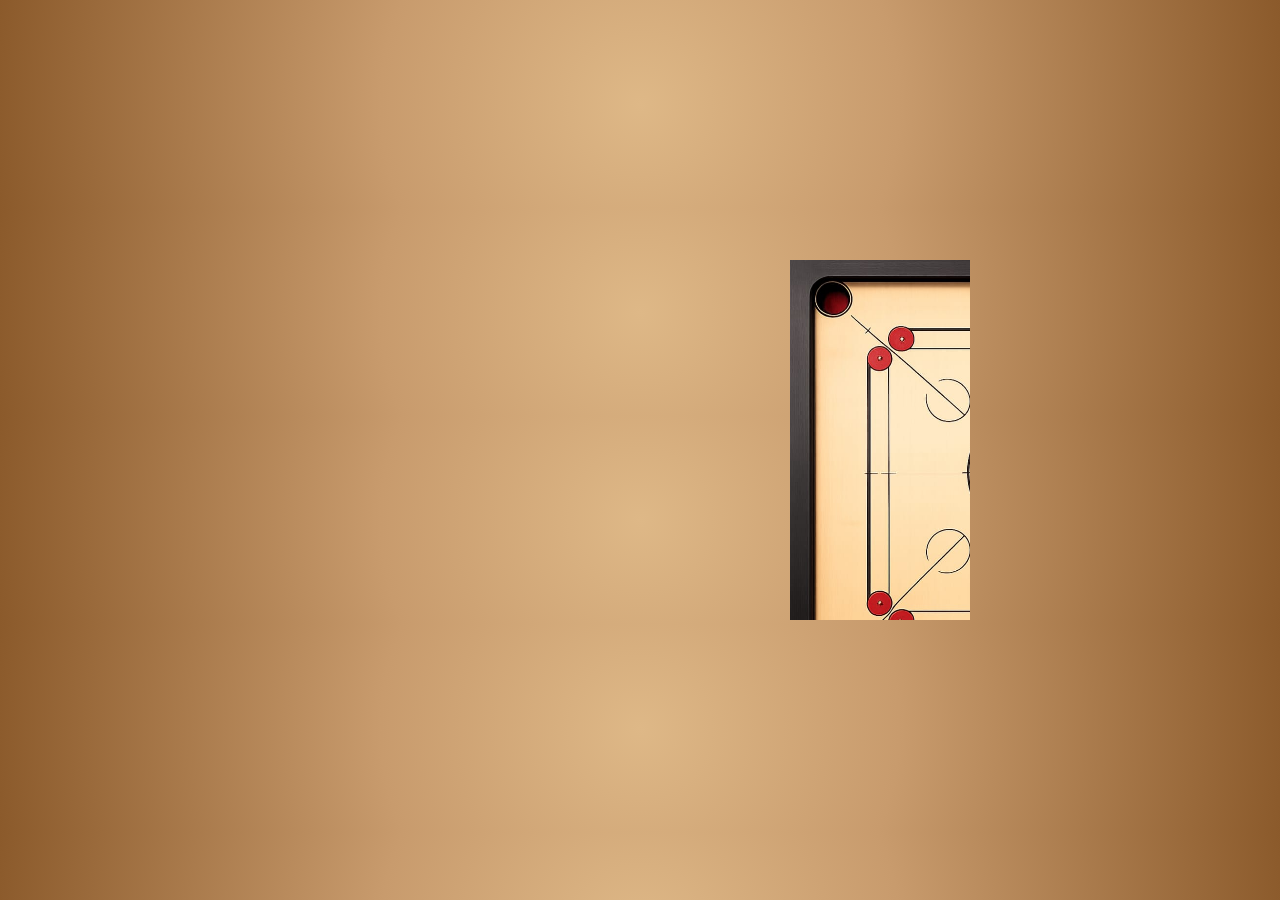
==== frontend/game.html @ c0e7fcbc "striker implimentation" ====
<!DOCTYPE html>
<html lang="en">
<head>
    <meta charset="UTF-8">
    <meta name="viewport" content="width=device-width, initial-scale=1.0">
    <title>CarromGame</title>
    <link rel="stylesheet" href="css/game.css">
</head>
<body class="game_body">
    <canvas id="board" height="500" width="500"></canvas>
</body>
<script src="js/game.js"></script>
</html>
---- frontend/css/game.css ----
.game_body {
    background:radial-gradient(circle at center, #deb887 0%, #c89b6d 40%, #8b5a2b 100%);
    font-family:Arial;
    justify-content: center;
    align-items: center;
    display: flex;
    margin-top: 200px;
}
#board {
    position:absolute;
    left:470px;
    top:120px;
}
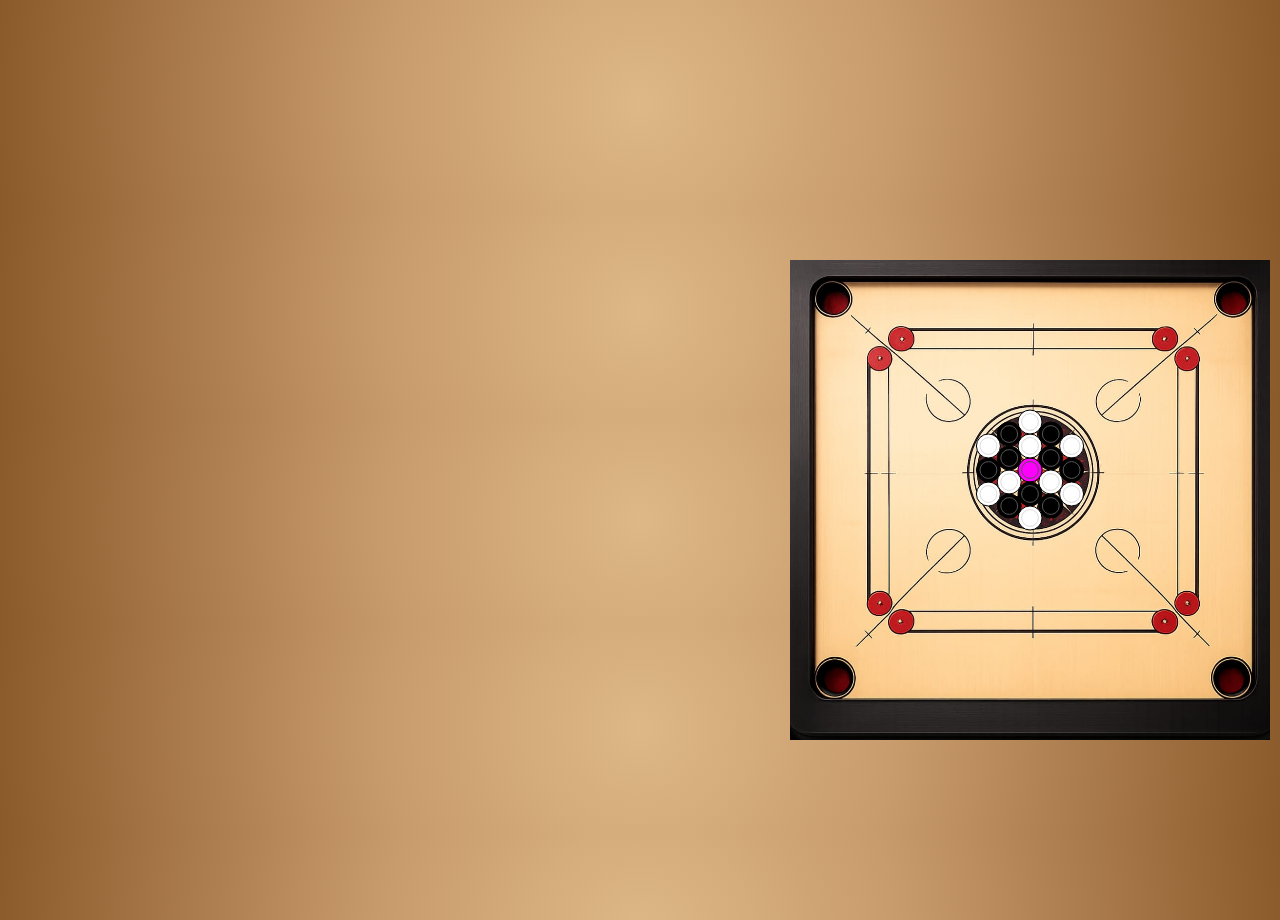
==== commit 82b09da9: "Merge branch 'main' of https://github.com/Madhurashastry14/Carrom-Game-Implimentation" ====
--- a/frontend/game.html
+++ b/frontend/game.html
@@ -7,7 +7,9 @@
     <link rel="stylesheet" href="css/game.css">
 </head>
 <body class="game_body">
-    <canvas id="board" height="500" width="500"></canvas>
+    <canvas id="board" width="1400"
+    height="800"></canvas>
+    <script src="js/game.js"></script> 
 </body>
 <script src="js/game.js"></script>
 </html>
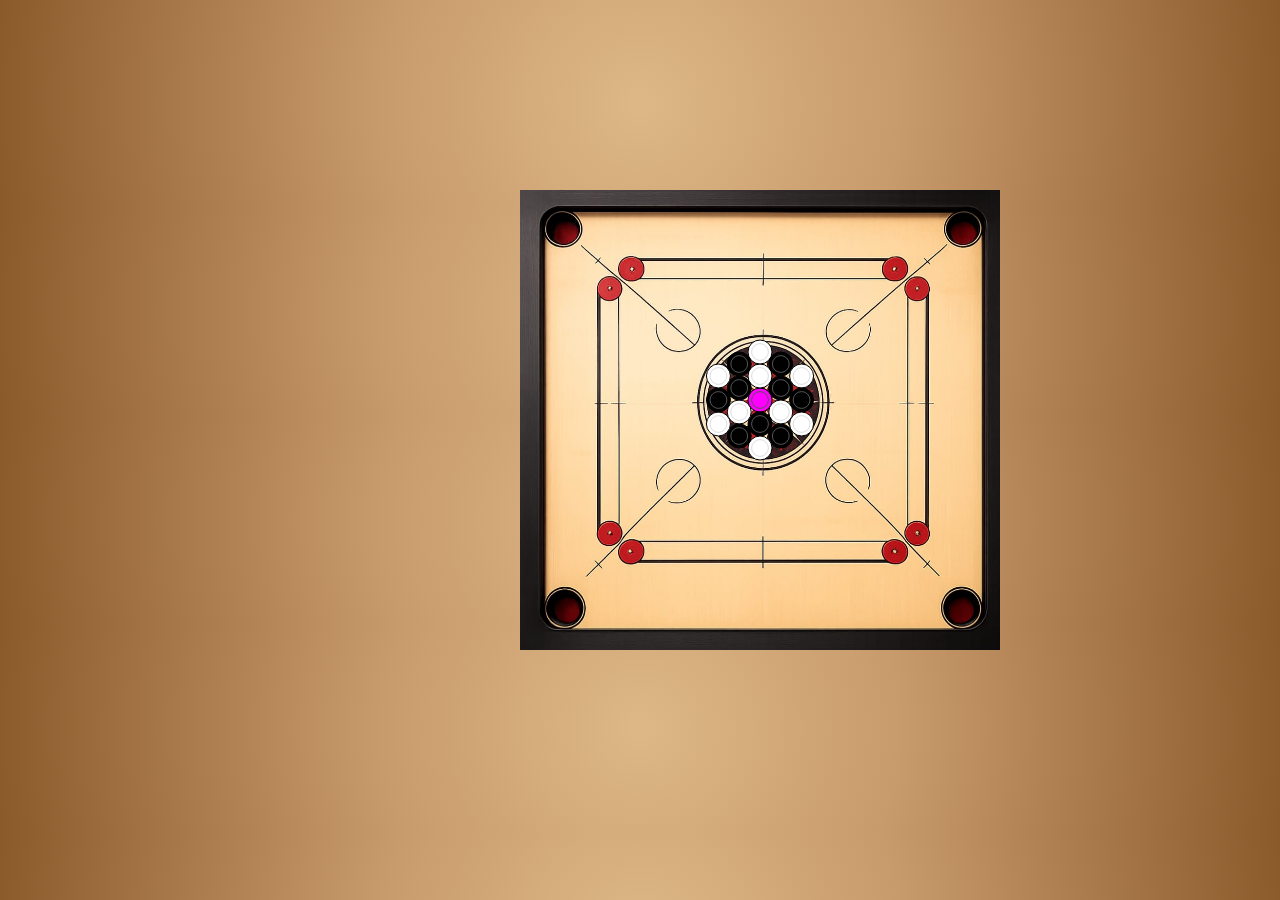
==== commit b049eeb9: "aligned files" ====
--- a/frontend/game.html
+++ b/frontend/game.html
@@ -7,9 +7,8 @@
     <link rel="stylesheet" href="css/game.css">
 </head>
 <body class="game_body">
-    <canvas id="board" width="1400"
-    height="800"></canvas>
-    <script src="js/game.js"></script> 
+    <canvas id="board" width="800"
+    height="600"></canvas>
 </body>
 <script src="js/game.js"></script>
 </html>
--- a/frontend/css/game.css
+++ b/frontend/css/game.css
@@ -8,6 +8,6 @@
 }
 #board {
     position:absolute;
-    left:470px;
-    top:120px;
+    left:200px;
+    top:50px;
 }
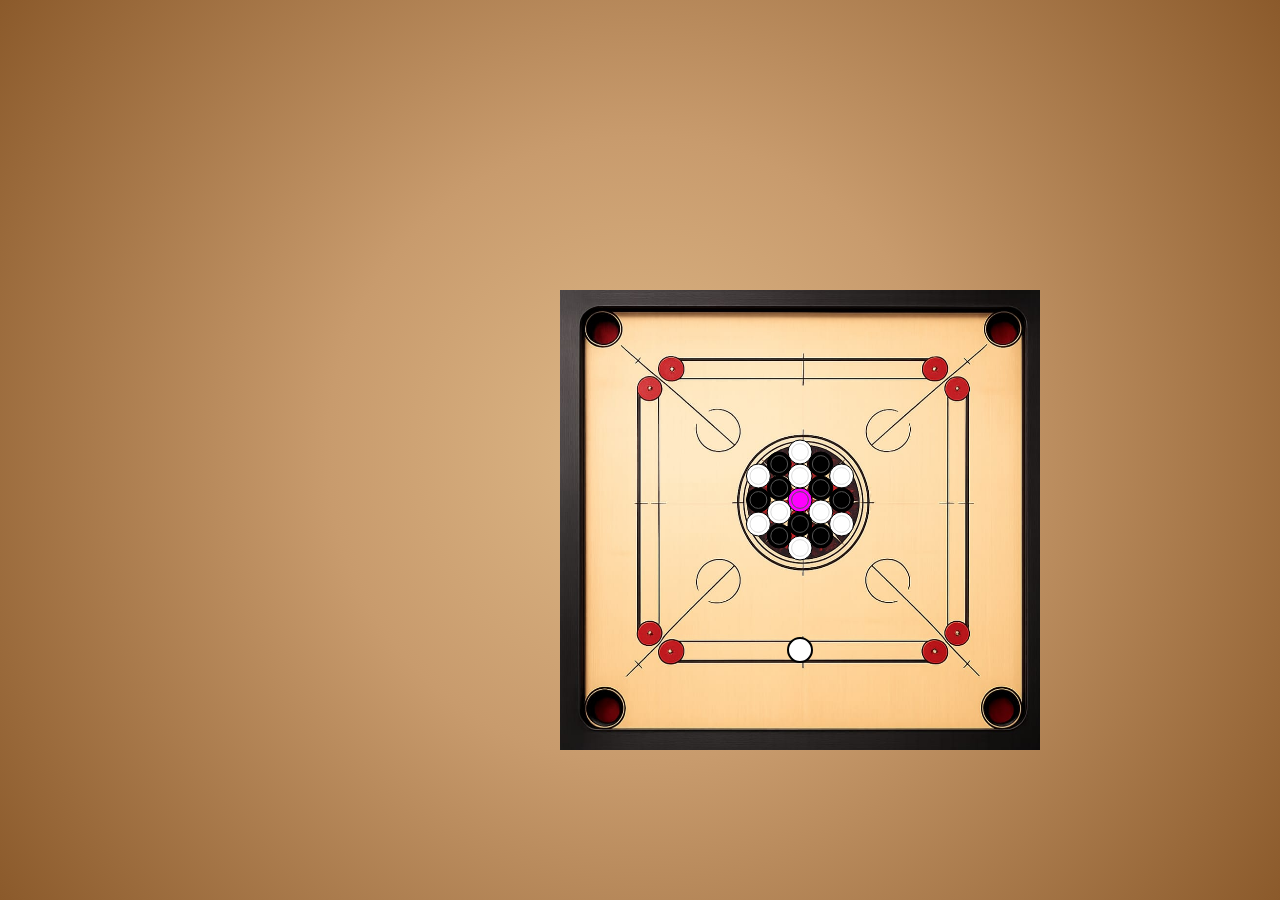
==== commit acd6c301: "implemented striker drag movemnt" ====
--- a/frontend/game.html
+++ b/frontend/game.html
@@ -11,4 +11,4 @@
     height="600"></canvas>
 </body>
 <script src="js/game.js"></script>
-</html>+</html>
--- a/frontend/css/game.css
+++ b/frontend/css/game.css
@@ -1,13 +1,19 @@
 .game_body {
-    background:radial-gradient(circle at center, #deb887 0%, #c89b6d 40%, #8b5a2b 100%);
-    font-family:Arial;
+    background: radial-gradient(circle at center,
+        #deb887 0%,
+        #c89b6d 40%,
+        #8b5a2b 100%);
+
+    font-family: Arial;
+
+    display: flex;
     justify-content: center;
     align-items: center;
-    display: flex;
-    margin-top: 200px;
+
+    height: 100vh;
+    margin: 0;
 }
+
 #board {
-    position:absolute;
-    left:200px;
-    top:50px;
+    position: relative;
 }
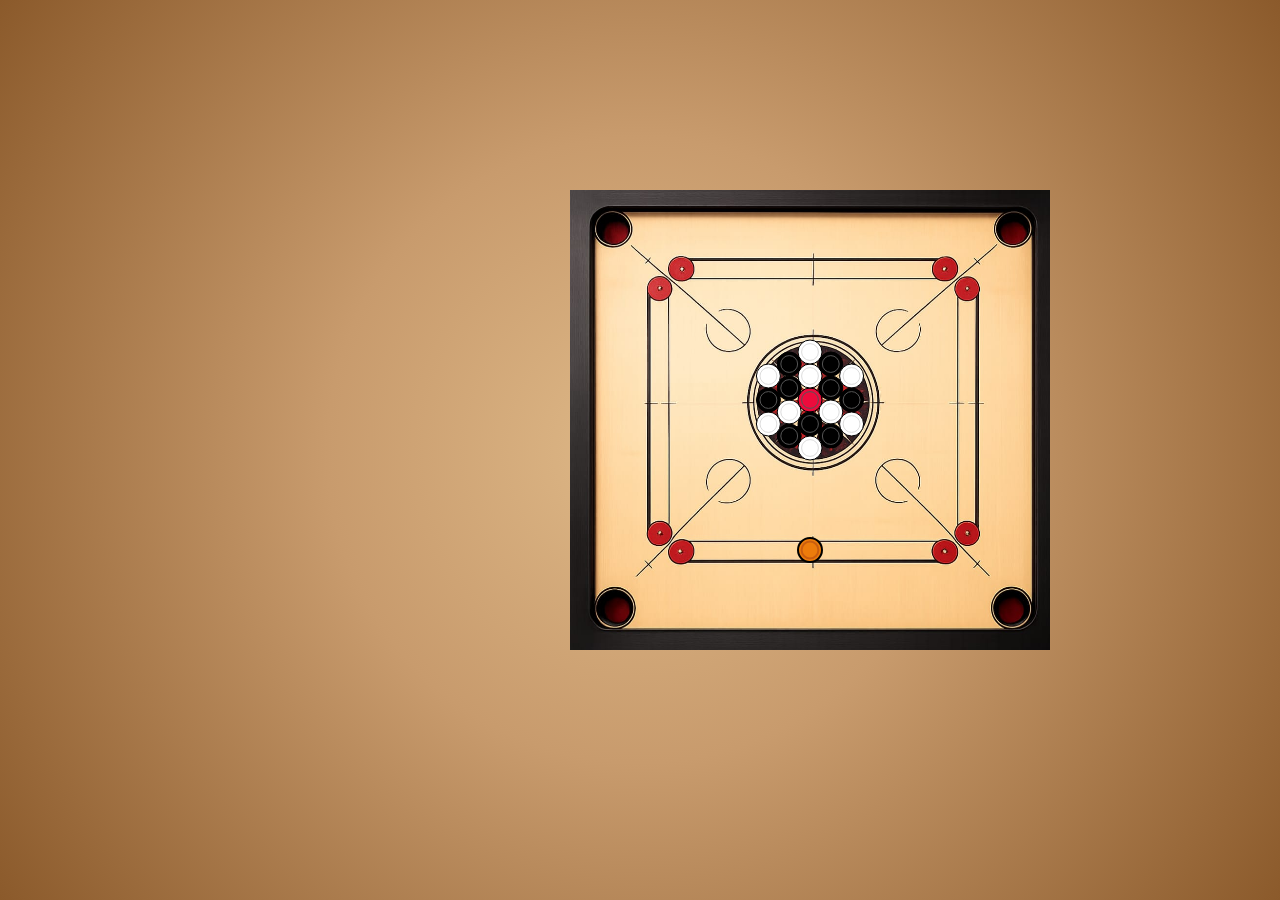
==== commit 9765c62b: "Added login page" ====
--- a/frontend/game.html
+++ b/frontend/game.html
@@ -11,4 +11,4 @@
     height="600"></canvas>
 </body>
 <script src="js/game.js"></script>
-</html>
+</html>
--- a/frontend/css/game.css
+++ b/frontend/css/game.css
@@ -3,17 +3,16 @@
         #deb887 0%,
         #c89b6d 40%,
         #8b5a2b 100%);
-
     font-family: Arial;
-
     display: flex;
     justify-content: center;
     align-items: center;
-
     height: 100vh;
     margin: 0;
 }
 
 #board {
-    position: relative;
+    position: absolute;
+    top: 50px;
+    left: 250px;
 }
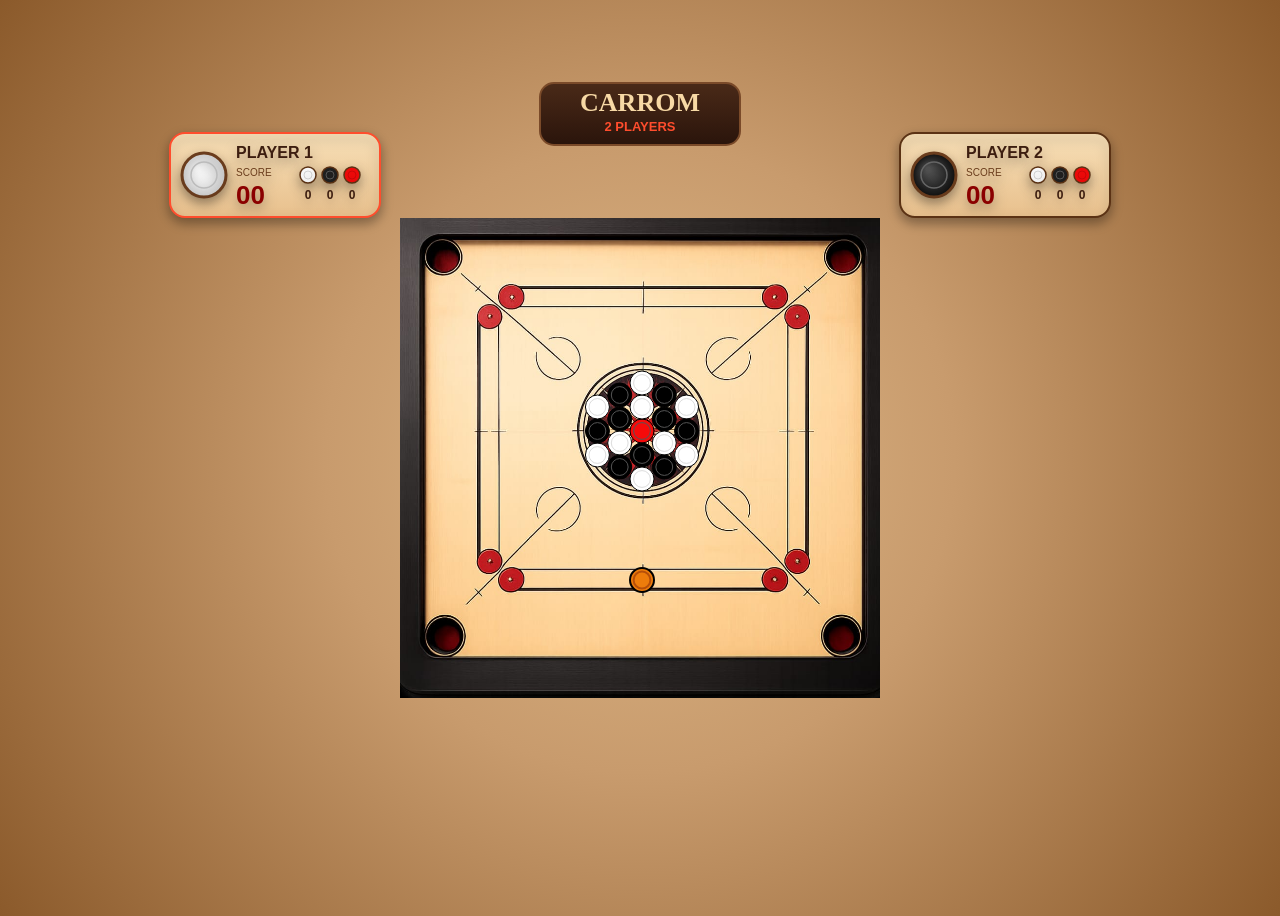
==== commit 4b3cf929: "add pocket detection" ====
--- a/frontend/game.html
+++ b/frontend/game.html
@@ -1,14 +1,13 @@
-<!DOCTYPE html>
+<!doctype html>
 <html lang="en">
-<head>
-    <meta charset="UTF-8">
-    <meta name="viewport" content="width=device-width, initial-scale=1.0">
+  <head>
+    <meta charset="UTF-8" />
+    <meta name="viewport" content="width=device-width, initial-scale=1.0" />
     <title>CarromGame</title>
-    <link rel="stylesheet" href="css/game.css">
-</head>
-<body class="game_body">
-    <canvas id="board" width="800"
-    height="600"></canvas>
-</body>
-<script src="js/game.js"></script>
-</html>+    <link rel="stylesheet" href="css/game.css" />
+  </head>
+  <body class="game_body">
+    <canvas id="board" width="1400" height="850"></canvas>
+  </body>
+  <script src="js/game.js"></script>
+</html>
--- a/frontend/css/game.css
+++ b/frontend/css/game.css
@@ -1,18 +1,8 @@
 .game_body {
-    background: radial-gradient(circle at center,
-        #deb887 0%,
-        #c89b6d 40%,
-        #8b5a2b 100%);
+    background: radial-gradient(circle at center,#deb887 0%,#c89b6d 40%,#8b5a2b 100%);
     font-family: Arial;
     display: flex;
     justify-content: center;
     align-items: center;
     height: 100vh;
-    margin: 0;
-}
-
-#board {
-    position: absolute;
-    top: 50px;
-    left: 250px;
 }
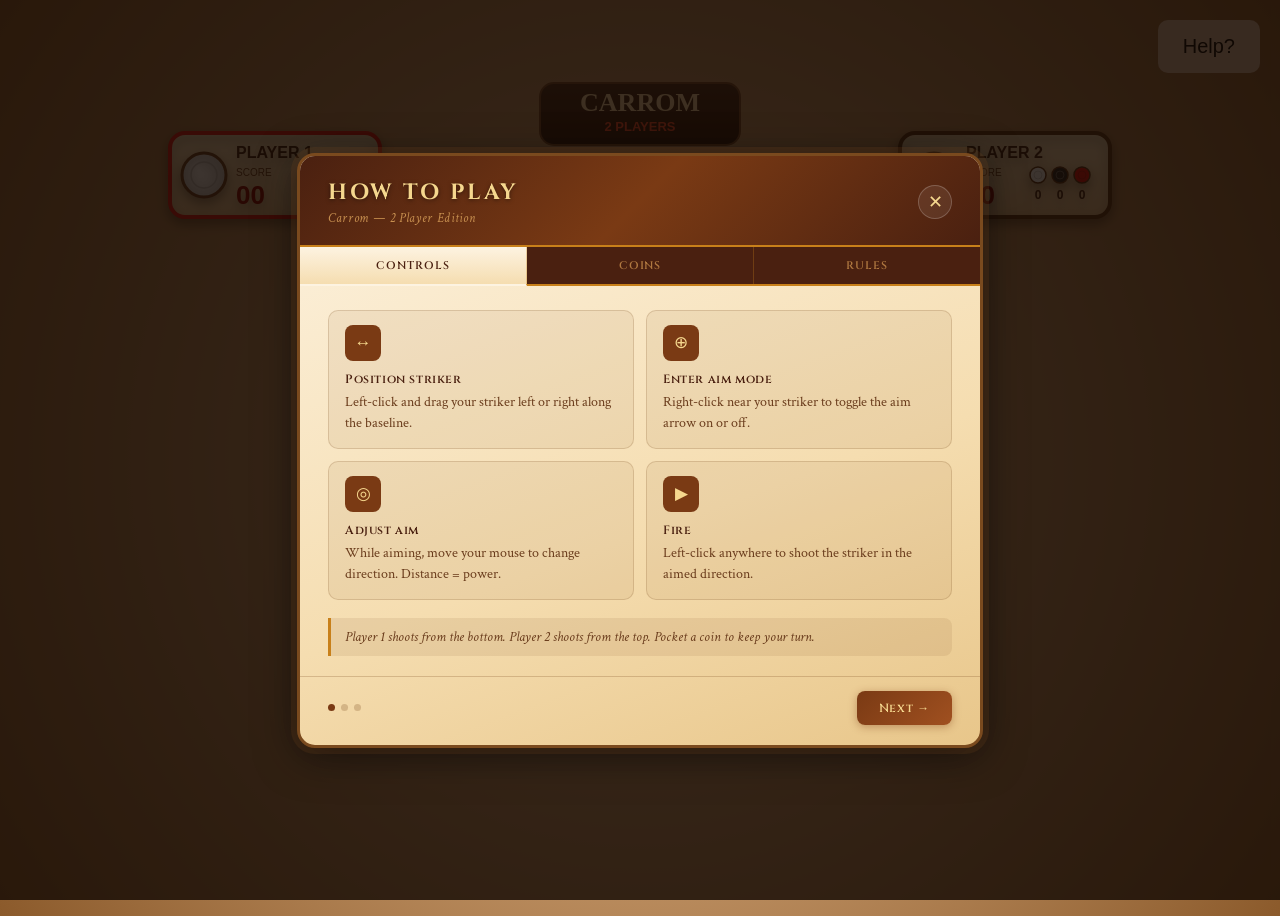
==== commit 4dc1f73a: "add correct tutorial which looks good!" ====
--- a/frontend/game.html
+++ b/frontend/game.html
@@ -8,6 +8,8 @@
   </head>
   <body class="game_body">
     <canvas id="board" width="1400" height="850"></canvas>
+    <button id="help">Help?</button>
   </body>
   <script src="js/game.js"></script>
+  <script src="js/tutorial.js"></script>
 </html>
--- a/frontend/css/game.css
+++ b/frontend/css/game.css
@@ -1,8 +1,33 @@
 .game_body {
-    background: radial-gradient(circle at center,#deb887 0%,#c89b6d 40%,#8b5a2b 100%);
-    font-family: Arial;
-    display: flex;
-    justify-content: center;
-    align-items: center;
-    height: 100vh;
-}+  background: radial-gradient(
+    circle at center,
+    #deb887 0%,
+    #c89b6d 40%,
+    #8b5a2b 100%
+  );
+  font-family: Arial;
+  display: flex;
+  justify-content: center;
+  align-items: center;
+  height: 100vh;
+}
+
+#help {
+  position: absolute;
+  top: 20px;
+  right: 20px;
+  padding: 15px 25px;
+  font-size: 20px;
+  background-color: #dbbda3;
+  border: none;
+  border-radius: 10px;
+  cursor: pointer;
+}
+
+#help:hover {
+  transform: scale(1.05);
+}
+
+#help:active {
+  transform: scale(0.95);
+}
